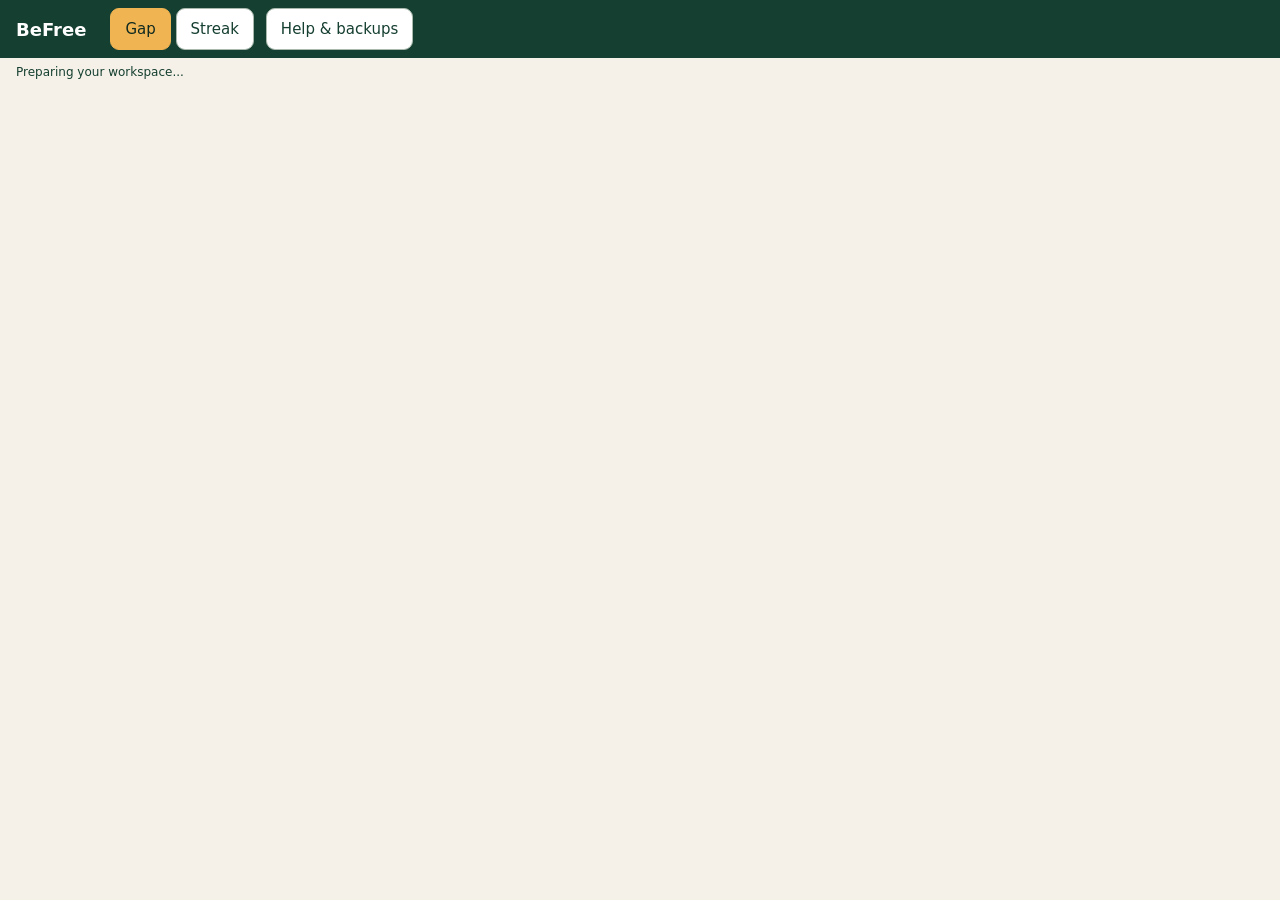
==== befree-apps/index.html @ 7d80ca4f "Import BeFree apps and verification suite as received Baseline before separating Gap and Streak: the" ====
<!doctype html>
<html lang="en-US"><head><meta charset="utf-8"><meta name="viewport" content="width=device-width,initial-scale=1,viewport-fit=cover"><meta name="theme-color" content="#153f30"><meta name="referrer" content="no-referrer"><meta http-equiv="Content-Security-Policy" content="default-src 'self'; script-src 'self'; style-src 'self' 'unsafe-inline'; frame-src 'self'; object-src 'none'; base-uri 'none'"><link rel="manifest" href="manifest.webmanifest"><link rel="apple-touch-icon" href="gap/icons/apple-touch-icon.png"><title>BeFree System</title><style>
*{box-sizing:border-box}body{margin:0;background:#f5f1e8;color:#153f30;font:15px/1.5 system-ui,sans-serif;display:flex;flex-direction:column;height:100dvh}header{padding:8px 16px;display:flex;align-items:center;gap:12px;flex-wrap:wrap;background:#153f30;color:white}h1{font-size:18px;margin:0 12px 0 0}button{font:inherit;cursor:pointer;min-height:42px;border:1px solid #a9b9ad;border-radius:9px;padding:6px 14px;background:white;color:#153f30}button[aria-selected=true]{background:#f1b453;color:#102a20;border-color:#f1b453}#status{padding:5px 16px;font-size:12px}iframe{width:100%;border:0;flex:1;min-height:0;background:#f5f1e8}iframe[hidden]{display:none}dialog{width:min(600px,94vw);border:0;border-radius:16px;padding:24px;max-height:85vh;overflow:auto}dialog::backdrop{background:#0008}a{color:#153f30}p{margin:10px 0}#install{margin-left:auto}@media(max-width:430px){header{gap:6px;padding:6px 10px}header h1{font-size:16px}button{padding:5px 10px}}
</style></head><body><header><h1>BeFree</h1><nav role="tablist" aria-label="Your tools"><button id="gapTab" role="tab" aria-selected="true" aria-controls="gapFrame">Gap</button> <button id="streakTab" role="tab" aria-selected="false" aria-controls="streakFrame">Streak</button></nav><button id="install" hidden>Install BeFree</button><button id="help">Help & backups</button></header><div id="status" role="status">Preparing your workspace...</div><iframe id="gapFrame" title="BeFree Gap" role="tabpanel"></iframe><iframe id="streakFrame" title="BeFree Streak" role="tabpanel" hidden></iframe><dialog id="helpDialog"><h2>One window, two tools</h2><p>Use Gap and Streak through the tabs in this same BeFree window. Install this main page once, then enter your real numbers from its icon. Browser tabs and installed apps may use different storage.</p><p><b>Install:</b> on iPhone/iPad, open in Safari, use Share, Add to Home Screen and Open as Web App if offered. On Android/desktop, use the browser’s Install option. On recent Mac Safari, use File, Add to Dock. Browser wording and support vary.</p><p><b>Verify:</b> open both tools online, create a test habit linked to completed daily spending, mark today complete in Gap, switch to Streak and check the tick. Reopen the icon and check the data remains. Then try airplane mode and reopen both tabs.</p><p><b>Back up each tool:</b> Settings → Save a backup file. Do this weekly and after setup, big changes or month close. Restore the matching file through that tool’s Settings. Backups replace current data; export current data first. Keep dated copies in a private folder and test restoration using test data before relying on it.</p><p><b>Privacy:</b> no account or bank connection. Financial entries remain in browser storage unless you export them. The site receives normal page/update requests. Local storage and downloaded JSON backups are not encrypted by the app. A PIN hides the screen; it does not encrypt your records. Browser cleanup, private mode, device loss or site changes can erase access.</p><p><b>Existing users:</b> export each old app first. Open the new BeFree icon and restore each file there if data is absent. Review legacy card/payment entries and reconcile balances.</p><button id="helpClose">Close</button></dialog><script src="suite.js"></script></body></html>
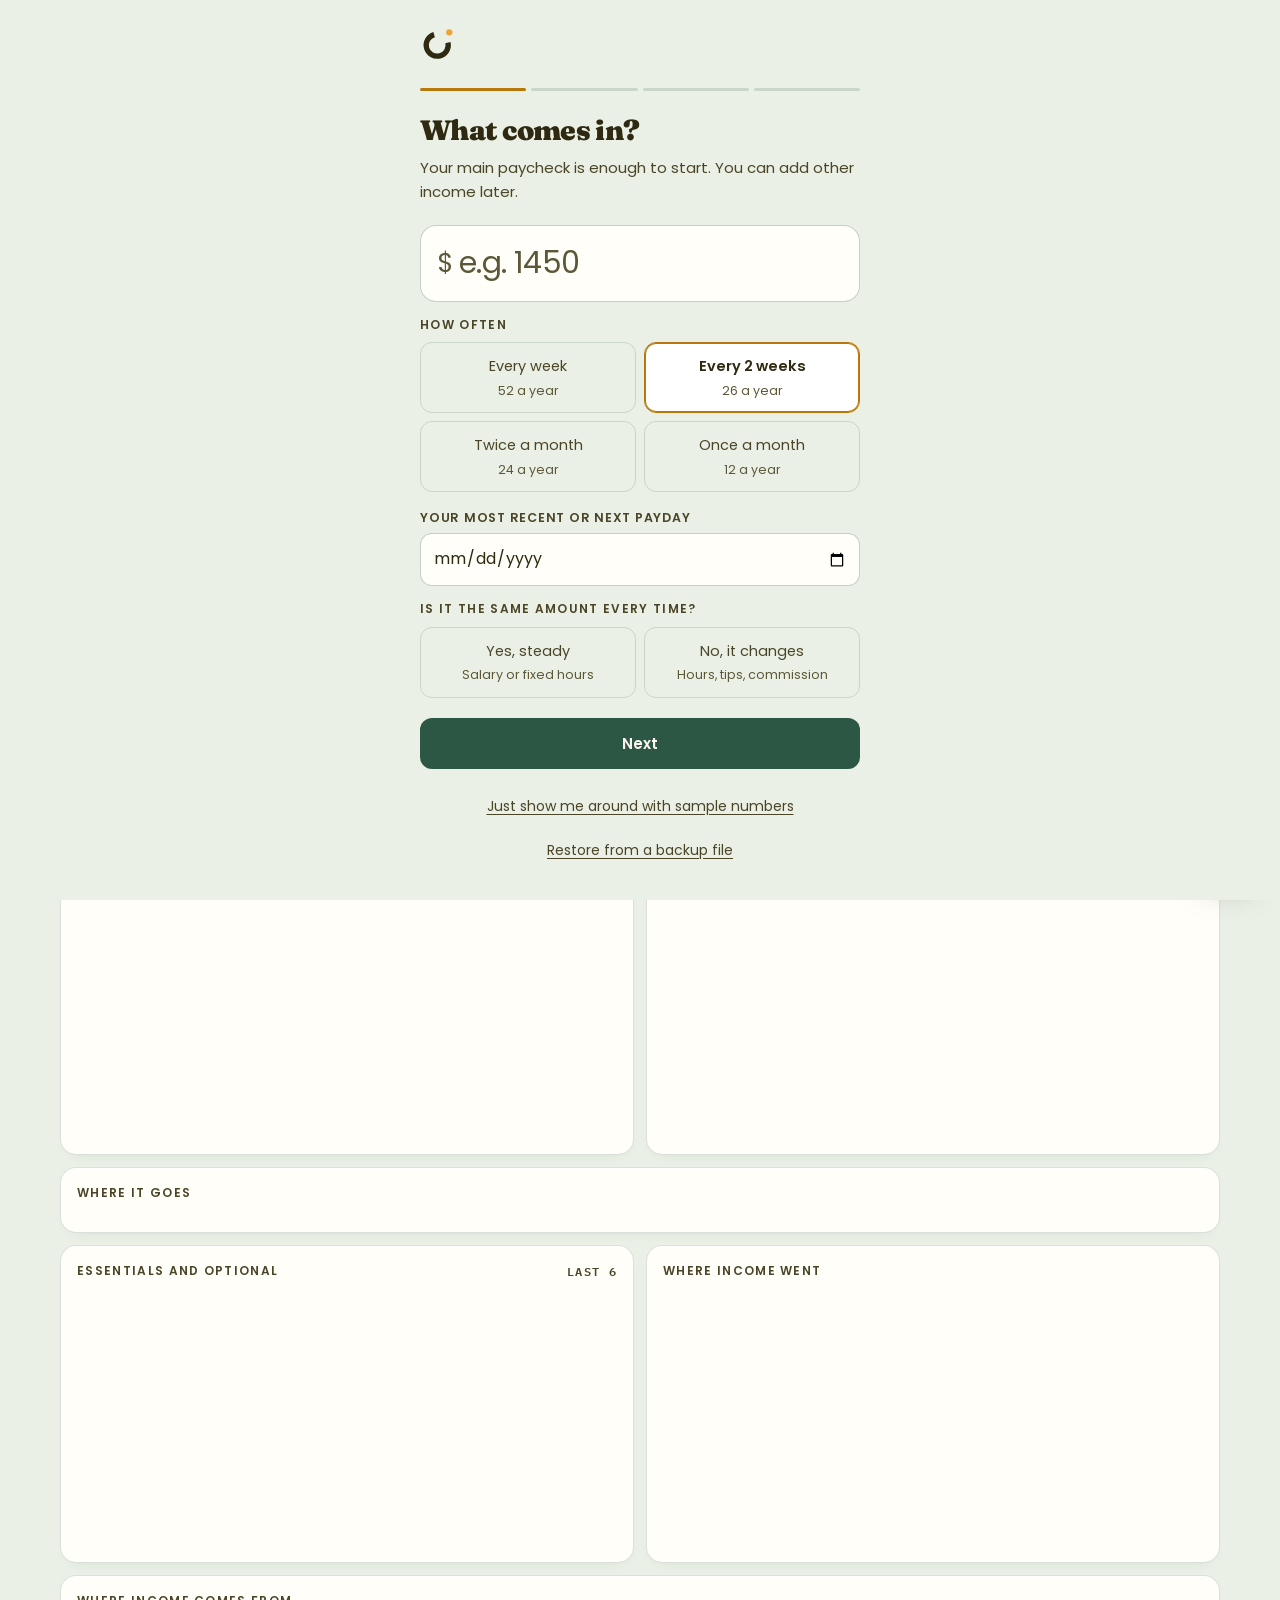
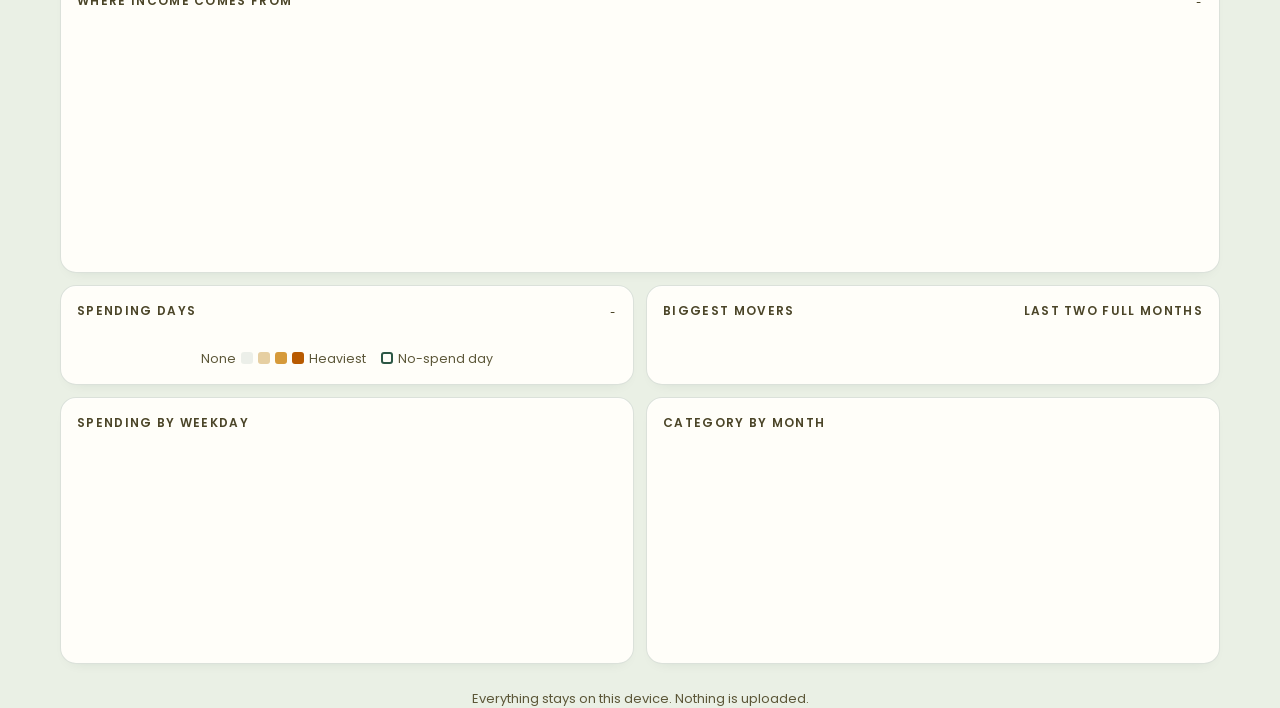
==== commit 0c6baceb: "Separate Gap and Streak into standalone apps Remove the shared BeFree window: its top bar (BeFree ti" ====
--- a/befree-apps/index.html
+++ b/befree-apps/index.html
@@ -1,4 +1,3 @@
 <!doctype html>
-<html lang="en-US"><head><meta charset="utf-8"><meta name="viewport" content="width=device-width,initial-scale=1,viewport-fit=cover"><meta name="theme-color" content="#153f30"><meta name="referrer" content="no-referrer"><meta http-equiv="Content-Security-Policy" content="default-src 'self'; script-src 'self'; style-src 'self' 'unsafe-inline'; frame-src 'self'; object-src 'none'; base-uri 'none'"><link rel="manifest" href="manifest.webmanifest"><link rel="apple-touch-icon" href="gap/icons/apple-touch-icon.png"><title>BeFree System</title><style>
-*{box-sizing:border-box}body{margin:0;background:#f5f1e8;color:#153f30;font:15px/1.5 system-ui,sans-serif;display:flex;flex-direction:column;height:100dvh}header{padding:8px 16px;display:flex;align-items:center;gap:12px;flex-wrap:wrap;background:#153f30;color:white}h1{font-size:18px;margin:0 12px 0 0}button{font:inherit;cursor:pointer;min-height:42px;border:1px solid #a9b9ad;border-radius:9px;padding:6px 14px;background:white;color:#153f30}button[aria-selected=true]{background:#f1b453;color:#102a20;border-color:#f1b453}#status{padding:5px 16px;font-size:12px}iframe{width:100%;border:0;flex:1;min-height:0;background:#f5f1e8}iframe[hidden]{display:none}dialog{width:min(600px,94vw);border:0;border-radius:16px;padding:24px;max-height:85vh;overflow:auto}dialog::backdrop{background:#0008}a{color:#153f30}p{margin:10px 0}#install{margin-left:auto}@media(max-width:430px){header{gap:6px;padding:6px 10px}header h1{font-size:16px}button{padding:5px 10px}}
-</style></head><body><header><h1>BeFree</h1><nav role="tablist" aria-label="Your tools"><button id="gapTab" role="tab" aria-selected="true" aria-controls="gapFrame">Gap</button> <button id="streakTab" role="tab" aria-selected="false" aria-controls="streakFrame">Streak</button></nav><button id="install" hidden>Install BeFree</button><button id="help">Help & backups</button></header><div id="status" role="status">Preparing your workspace...</div><iframe id="gapFrame" title="BeFree Gap" role="tabpanel"></iframe><iframe id="streakFrame" title="BeFree Streak" role="tabpanel" hidden></iframe><dialog id="helpDialog"><h2>One window, two tools</h2><p>Use Gap and Streak through the tabs in this same BeFree window. Install this main page once, then enter your real numbers from its icon. Browser tabs and installed apps may use different storage.</p><p><b>Install:</b> on iPhone/iPad, open in Safari, use Share, Add to Home Screen and Open as Web App if offered. On Android/desktop, use the browser’s Install option. On recent Mac Safari, use File, Add to Dock. Browser wording and support vary.</p><p><b>Verify:</b> open both tools online, create a test habit linked to completed daily spending, mark today complete in Gap, switch to Streak and check the tick. Reopen the icon and check the data remains. Then try airplane mode and reopen both tabs.</p><p><b>Back up each tool:</b> Settings → Save a backup file. Do this weekly and after setup, big changes or month close. Restore the matching file through that tool’s Settings. Backups replace current data; export current data first. Keep dated copies in a private folder and test restoration using test data before relying on it.</p><p><b>Privacy:</b> no account or bank connection. Financial entries remain in browser storage unless you export them. The site receives normal page/update requests. Local storage and downloaded JSON backups are not encrypted by the app. A PIN hides the screen; it does not encrypt your records. Browser cleanup, private mode, device loss or site changes can erase access.</p><p><b>Existing users:</b> export each old app first. Open the new BeFree icon and restore each file there if data is absent. Review legacy card/payment entries and reconcile balances.</p><button id="helpClose">Close</button></dialog><script src="suite.js"></script></body></html>+<html lang="en-US"><head><meta charset="utf-8"><meta name="viewport" content="width=device-width,initial-scale=1"><meta name="referrer" content="no-referrer"><meta http-equiv="Content-Security-Policy" content="default-src 'self'; style-src 'unsafe-inline'; object-src 'none'; base-uri 'none'"><meta http-equiv="refresh" content="0; url=gap/"><title>BeFree</title><style>body{margin:0;padding:40px 16px;background:#f5f1e8;color:#153f30;font:16px/1.6 system-ui,sans-serif;text-align:center}a{color:#153f30;font-weight:600}</style></head>
+<body><p><a href="gap/">Open BeFree Gap</a> · <a href="streak/">Open BeFree Streak</a></p></body></html>
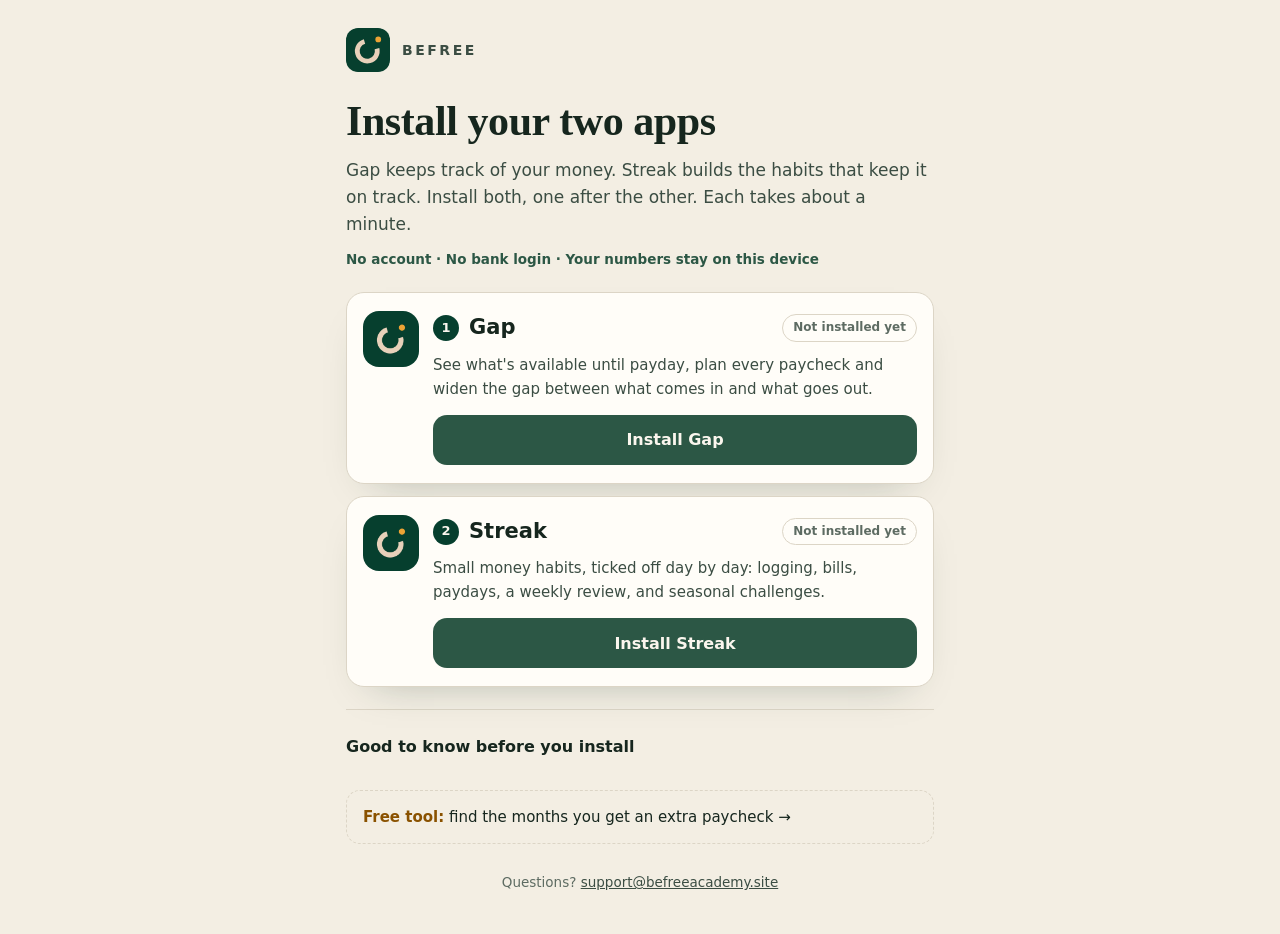
==== commit 9abf02a1: "Make Gap and Streak independent apps with an install page and additions Install page: the site root " ====
--- a/befree-apps/index.html
+++ b/befree-apps/index.html
@@ -1,3 +1,63 @@
 <!doctype html>
-<html lang="en-US"><head><meta charset="utf-8"><meta name="viewport" content="width=device-width,initial-scale=1"><meta name="referrer" content="no-referrer"><meta http-equiv="Content-Security-Policy" content="default-src 'self'; style-src 'unsafe-inline'; object-src 'none'; base-uri 'none'"><meta http-equiv="refresh" content="0; url=gap/"><title>BeFree</title><style>body{margin:0;padding:40px 16px;background:#f5f1e8;color:#153f30;font:16px/1.6 system-ui,sans-serif;text-align:center}a{color:#153f30;font-weight:600}</style></head>
-<body><p><a href="gap/">Open BeFree Gap</a> · <a href="streak/">Open BeFree Streak</a></p></body></html>
+<html lang="en-US">
+<head>
+<meta charset="utf-8">
+<meta name="viewport" content="width=device-width,initial-scale=1,viewport-fit=cover">
+<meta http-equiv="Content-Security-Policy" content="default-src 'self'; script-src 'self'; style-src 'self' 'unsafe-inline'; img-src 'self' data:; object-src 'none'; base-uri 'none'; form-action 'none'">
+<meta name="referrer" content="no-referrer">
+<meta name="theme-color" content="#063F2E">
+<meta name="color-scheme" content="light dark">
+<meta name="description" content="Install BeFree Gap and BeFree Streak: two private money apps with no account and no bank login.">
+<link rel="icon" href="logo.svg" type="image/svg+xml">
+<link rel="apple-touch-icon" href="gap/icons/apple-touch-icon.png">
+<title>BeFree · Install Gap and Streak</title>
+<link rel="stylesheet" href="install.css">
+</head>
+<body data-page="hub">
+<main class="wrap">
+  <header class="brand"><img src="logo.svg" alt="" width="44" height="44"><span>BeFree</span></header>
+  <h1>Install your two apps</h1>
+  <p class="lead">Gap keeps track of your money. Streak builds the habits that keep it on track. Install both, one after the other. Each takes about a minute.</p>
+  <p class="trust">No account · No bank login · Your numbers stay on this device</p>
+
+  <ol class="steps">
+    <li class="step" id="stepGap">
+      <img class="appicon" src="gap/icons/icon-192.png" alt="" width="64" height="64">
+      <div class="sbody">
+        <div class="shead"><span class="num">1</span><h2>Gap</h2><span class="badge" id="gapState">Not installed yet</span></div>
+        <p>See what's available until payday, plan every paycheck and widen the gap between what comes in and what goes out.</p>
+        <a class="btn" id="gapBtn" href="gap/install.html">Install Gap</a>
+      </div>
+    </li>
+    <li class="step" id="stepStreak">
+      <img class="appicon" src="streak/icons/icon-192.png" alt="" width="64" height="64">
+      <div class="sbody">
+        <div class="shead"><span class="num">2</span><h2>Streak</h2><span class="badge" id="streakState">Not installed yet</span></div>
+        <p>Small money habits, ticked off day by day: logging, bills, paydays, a weekly review, and seasonal challenges.</p>
+        <a class="btn" id="streakBtn" href="streak/install.html">Install Streak</a>
+      </div>
+    </li>
+  </ol>
+
+  <div class="done" id="allDone" hidden>
+    <h2>Both apps are installed</h2>
+    <p>Open Gap and Streak from your home screen or app list from now on, not from this browser tab. Save a backup from each app's Settings once a week.</p>
+  </div>
+
+  <details class="help">
+    <summary>Good to know before you install</summary>
+    <ul>
+      <li><b>Two separate apps.</b> Gap and Streak each keep their own records, so each one needs its own backup.</li>
+      <li><b>iPhone and iPad:</b> use Safari, or Chrome on iOS 16.4 or later. On a Mac, use Safari (File, then Add to Dock) or Chrome.</li>
+      <li><b>Private by design.</b> Your entries are stored in the app on this device. Nothing is sent to us, and there is no login to lose.</li>
+      <li><b>Moving from the older one-window version?</b> Save a backup in the old app first, then restore it in the new app from Settings.</li>
+    </ul>
+  </details>
+
+  <a class="tool" href="extra-paychecks.html"><b>Free tool:</b> find the months you get an extra paycheck &rarr;</a>
+
+  <footer>Questions? <a href="mailto:support@befreeacademy.site">support@befreeacademy.site</a></footer>
+</main>
+<script src="install.js"></script>
+</body>
+</html>
--- a/befree-apps/install.css
+++ b/befree-apps/install.css
@@ -0,0 +1,55 @@
+/* BeFree install pages and the free extra-paycheck tool */
+:root{--bg:#F3EEE3;--card:#FFFDF8;--tx:#16261E;--tx2:#3B4D43;--tx3:#5D6B62;--line:#DCD5C6;--brand:#063F2E;--brand2:#2C5745;--gold:#EDA335;--goldT:#8A5200;--ok:#2C5745;--btnT:#FBF6EE;--sh:0 18px 40px -26px rgba(22,52,40,.35)}
+@media (prefers-color-scheme:dark){:root{--bg:#021A13;--card:#063F2E;--tx:#F6EEE2;--tx2:#D6E6DA;--tx3:#A6D8BE;--line:rgba(232,209,186,.18);--brand:#EDA335;--brand2:#EDA335;--goldT:#F2B85E;--ok:#A6D8BE;--btnT:#2E2910;--sh:0 18px 50px -20px rgba(0,0,0,.7)}}
+*{box-sizing:border-box}
+html{-webkit-text-size-adjust:100%}
+body{margin:0;background:var(--bg);color:var(--tx);font:16px/1.6 system-ui,-apple-system,"Segoe UI",Roboto,sans-serif}
+.wrap{max-width:620px;margin:0 auto;padding:28px 16px calc(40px + env(safe-area-inset-bottom))}
+.brand{display:flex;align-items:center;gap:12px;font-weight:700;letter-spacing:.18em;text-transform:uppercase;font-size:14px;color:var(--tx2)}
+.brand img{border-radius:12px;display:block}
+h1{font:800 clamp(30px,8vw,42px)/1.12 Georgia,"Iowan Old Style",serif;margin:26px 0 12px;letter-spacing:-.01em}
+.lead{font-size:17px;color:var(--tx2);margin:0 0 10px}
+.trust{font-size:13.5px;font-weight:600;color:var(--ok);margin:0 0 22px}
+.steps{list-style:none;padding:0;margin:0;display:flex;flex-direction:column;gap:12px}
+.step{display:flex;gap:14px;align-items:flex-start;background:var(--card);border:1px solid var(--line);border-radius:18px;padding:18px 16px;box-shadow:var(--sh)}
+.step.is-done{opacity:.86}
+.appicon{border-radius:16px;flex:none;width:56px;height:56px}
+.sbody{flex:1;min-width:0}
+.shead{display:flex;align-items:center;gap:10px;flex-wrap:wrap}
+.shead h2{margin:0;font-size:21px}
+.num{width:26px;height:26px;border-radius:50%;display:grid;place-items:center;font-size:13px;font-weight:700;background:var(--brand);color:var(--btnT)}
+.badge{font-size:12px;font-weight:600;padding:3px 10px;border-radius:99px;border:1px solid var(--line);color:var(--tx3);margin-left:auto}
+.badge.ok{border-color:var(--ok);color:var(--ok)}
+.step p{margin:8px 0 14px;color:var(--tx2);font-size:15px}
+.btn{display:flex;align-items:center;justify-content:center;gap:8px;width:100%;min-height:50px;padding:12px 18px;border-radius:14px;border:0;background:var(--brand2);color:var(--btnT);font-family:inherit;font-weight:600;font-size:16px;line-height:1.2;text-decoration:none;cursor:pointer}
+.btn:focus-visible,a:focus-visible,summary:focus-visible,input:focus-visible,select:focus-visible{outline:3px solid var(--gold);outline-offset:2px}
+.btn.ghost{background:transparent;color:var(--tx);border:1px solid var(--line)}
+.btn[disabled]{opacity:.5;cursor:default}
+.step.is-done .btn{background:transparent;color:var(--tx);border:1px solid var(--line)}
+.done{margin-top:16px;background:var(--card);border:1px solid var(--ok);border-radius:18px;padding:18px 16px}
+.done h2{margin:0 0 6px;font-size:19px}.done p{margin:0;color:var(--tx2)}
+.help{margin:22px 0 0;border-top:1px solid var(--line);padding-top:14px}
+.help summary{cursor:pointer;font-weight:600;min-height:44px;display:flex;align-items:center}
+.help ul{padding-left:20px;margin:6px 0 0;color:var(--tx2);font-size:15px}.help li{margin:8px 0}
+.tool{display:block;margin:22px 0 0;padding:14px 16px;border-radius:14px;border:1px dashed var(--line);color:var(--tx);text-decoration:none;font-size:15px}
+.tool b{color:var(--goldT)}
+footer{margin-top:28px;font-size:13.5px;color:var(--tx3);text-align:center}
+footer a,.back{color:var(--tx2)}
+/* one app's install page */
+.ihead{display:flex;flex-direction:column;align-items:center;text-align:center;gap:10px;margin:18px 0 22px}
+.ihead img{border-radius:22px;box-shadow:var(--sh)}
+.ihead h1{margin:6px 0 0}
+.ihead p{margin:0;color:var(--tx2)}
+.panel{background:var(--card);border:1px solid var(--line);border-radius:18px;padding:18px 16px;box-shadow:var(--sh)}
+.panel h2{font-size:18px;margin:0 0 10px}
+.panel ol{margin:0 0 14px;padding-left:22px}.panel li{margin:10px 0}
+.panel .note{font-size:14px;color:var(--tx3);margin:12px 0 0}
+.ico{display:inline-block;vertical-align:-4px;width:20px;height:20px}
+.links{display:flex;flex-direction:column;gap:10px;margin-top:16px;text-align:center;font-size:15px}
+/* extra-paycheck tool */
+.form{display:grid;gap:14px}
+.form label{display:flex;flex-direction:column;gap:6px;font-weight:600;font-size:14px}
+.form input,.form select{min-height:48px;border:1px solid var(--line);border-radius:12px;padding:10px 12px;font:inherit;background:var(--bg);color:var(--tx)}
+.res{margin-top:16px}
+.res .m{display:flex;justify-content:space-between;gap:12px;padding:12px 0;border-bottom:1px solid var(--line)}
+.res .m:last-child{border-bottom:0}.res .m b{font-weight:600}.res .m span{color:var(--tx3);text-align:right}
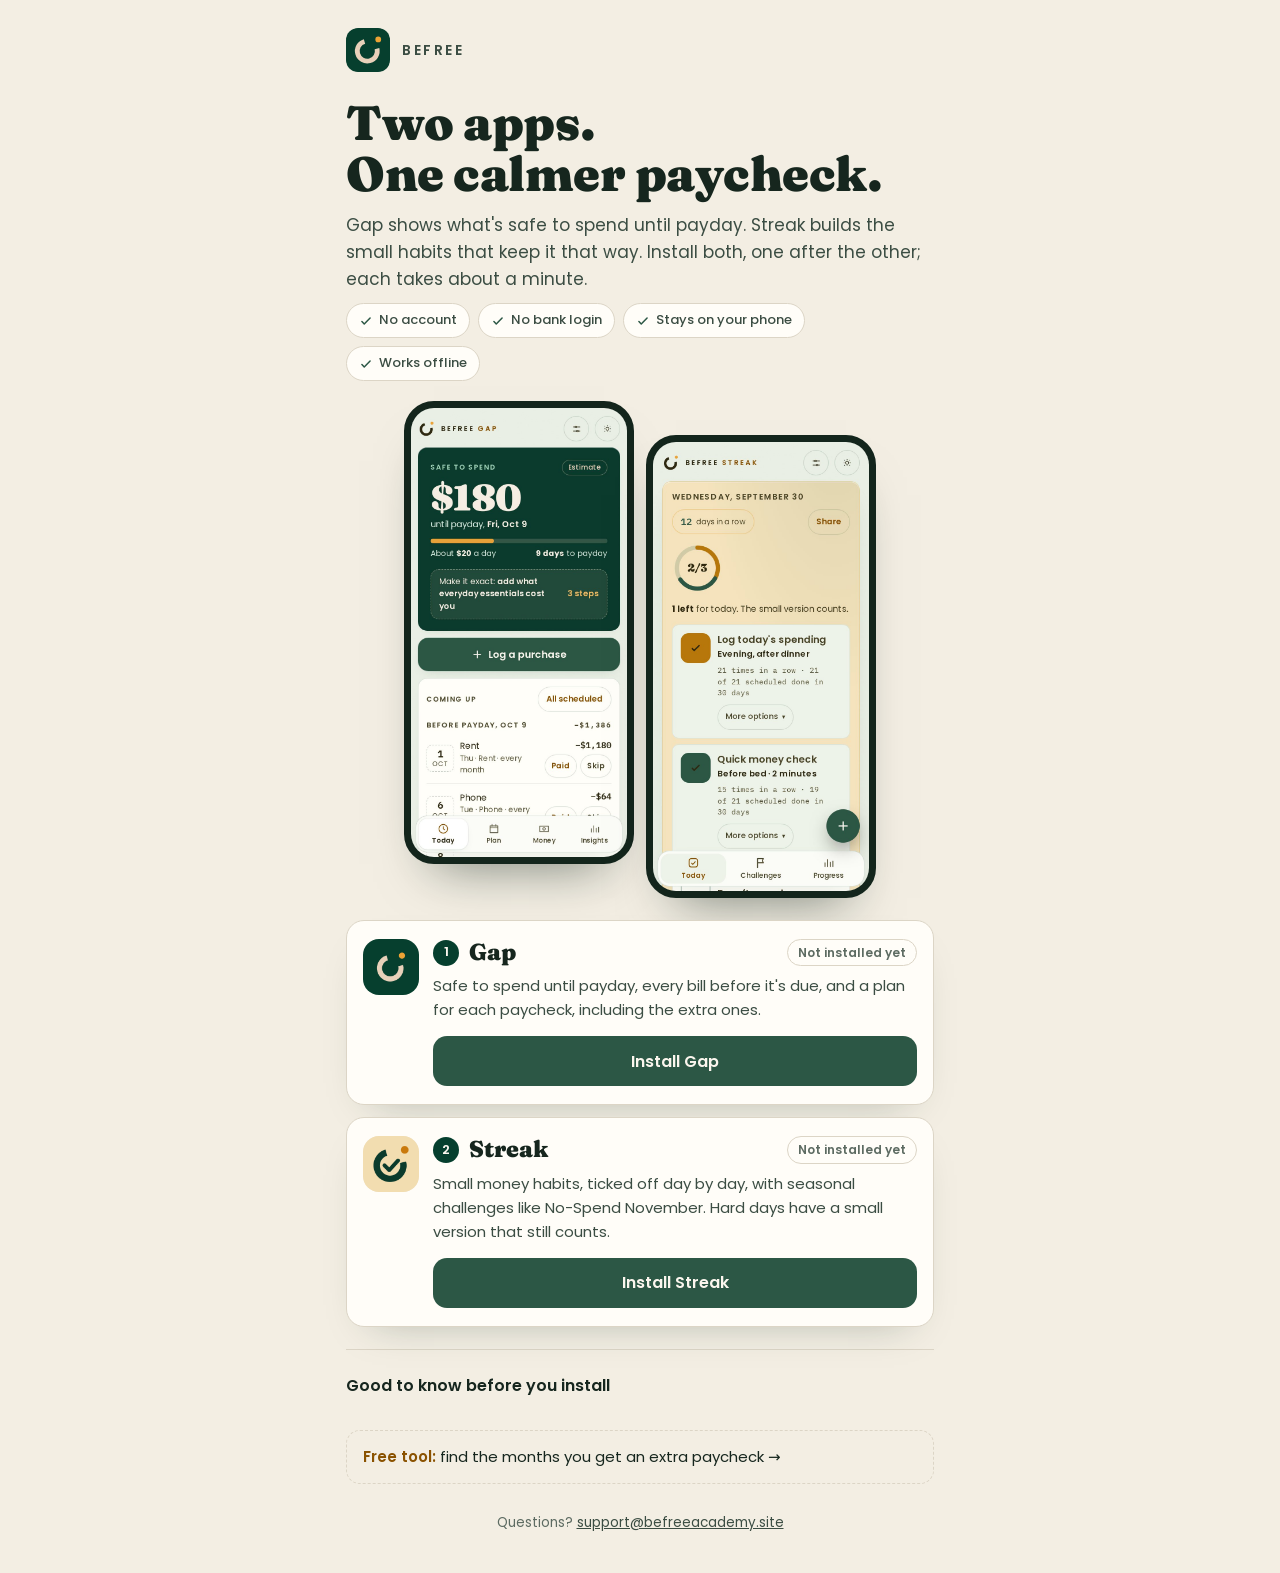
==== commit 328959dd: "Redesign both apps for phones: Today home, fewer tabs, distinct identity Gap opens on Today: "Safe t" ====
--- a/befree-apps/index.html
+++ b/befree-apps/index.html
@@ -16,24 +16,28 @@
 <body data-page="hub">
 <main class="wrap">
   <header class="brand"><img src="logo.svg" alt="" width="44" height="44"><span>BeFree</span></header>
-  <h1>Install your two apps</h1>
-  <p class="lead">Gap keeps track of your money. Streak builds the habits that keep it on track. Install both, one after the other. Each takes about a minute.</p>
-  <p class="trust">No account · No bank login · Your numbers stay on this device</p>
+  <h1>Two apps.<br>One calmer paycheck.</h1>
+  <p class="lead">Gap shows what's safe to spend until payday. Streak builds the small habits that keep it that way. Install both, one after the other; each takes about a minute.</p>
+  <div class="chips"><span><svg width="14" height="14" viewBox="0 0 24 24" fill="none" stroke="currentColor" stroke-width="2.6" stroke-linecap="round" stroke-linejoin="round" aria-hidden="true"><path d="m5 13 4 4L19 7"/></svg>No account</span><span><svg width="14" height="14" viewBox="0 0 24 24" fill="none" stroke="currentColor" stroke-width="2.6" stroke-linecap="round" stroke-linejoin="round" aria-hidden="true"><path d="m5 13 4 4L19 7"/></svg>No bank login</span><span><svg width="14" height="14" viewBox="0 0 24 24" fill="none" stroke="currentColor" stroke-width="2.6" stroke-linecap="round" stroke-linejoin="round" aria-hidden="true"><path d="m5 13 4 4L19 7"/></svg>Stays on your phone</span><span><svg width="14" height="14" viewBox="0 0 24 24" fill="none" stroke="currentColor" stroke-width="2.6" stroke-linecap="round" stroke-linejoin="round" aria-hidden="true"><path d="m5 13 4 4L19 7"/></svg>Works offline</span></div>
+  <div class="phones" aria-label="Screens from the two apps">
+    <figure class="phone"><img src="shots/gap-today.jpg" width="375" height="780" alt="Gap: $180 safe to spend until payday on Friday, Oct 9, with a Log a purchase button and the bills coming up"></figure>
+    <figure class="phone b"><img src="shots/streak-today.jpg" width="375" height="780" alt="Streak: 12 days in a row, two of three money habits done today"></figure>
+  </div>
 
   <ol class="steps">
     <li class="step" id="stepGap">
       <img class="appicon" src="gap/icons/icon-192.png" alt="" width="64" height="64">
       <div class="sbody">
         <div class="shead"><span class="num">1</span><h2>Gap</h2><span class="badge" id="gapState">Not installed yet</span></div>
-        <p>See what's available until payday, plan every paycheck and widen the gap between what comes in and what goes out.</p>
+        <p>Safe to spend until payday, every bill before it's due, and a plan for each paycheck, including the extra ones.</p>
         <a class="btn" id="gapBtn" href="gap/install.html">Install Gap</a>
       </div>
     </li>
     <li class="step" id="stepStreak">
-      <img class="appicon" src="streak/icons/icon-192.png" alt="" width="64" height="64">
+      <img class="appicon streak" src="streak/icons/icon-192.png" alt="" width="64" height="64">
       <div class="sbody">
         <div class="shead"><span class="num">2</span><h2>Streak</h2><span class="badge" id="streakState">Not installed yet</span></div>
-        <p>Small money habits, ticked off day by day: logging, bills, paydays, a weekly review, and seasonal challenges.</p>
+        <p>Small money habits, ticked off day by day, with seasonal challenges like No-Spend November. Hard days have a small version that still counts.</p>
         <a class="btn" id="streakBtn" href="streak/install.html">Install Streak</a>
       </div>
     </li>
--- a/befree-apps/install.css
+++ b/befree-apps/install.css
@@ -1,13 +1,19 @@
 /* BeFree install pages and the free extra-paycheck tool */
+/* the same faces the apps carry (Latin subsets) */
+@font-face{font-family:'Fraunces';font-weight:600;font-style:normal;font-display:swap;src:url(fonts/fraunces-600.woff2) format('woff2')}
+@font-face{font-family:'Fraunces';font-weight:900;font-style:normal;font-display:swap;src:url(fonts/fraunces-900.woff2) format('woff2')}
+@font-face{font-family:'Poppins';font-weight:400;font-style:normal;font-display:swap;src:url(fonts/poppins-400.woff2) format('woff2')}
+@font-face{font-family:'Poppins';font-weight:500;font-style:normal;font-display:swap;src:url(fonts/poppins-500.woff2) format('woff2')}
+@font-face{font-family:'Poppins';font-weight:600;font-style:normal;font-display:swap;src:url(fonts/poppins-600.woff2) format('woff2')}
 :root{--bg:#F3EEE3;--card:#FFFDF8;--tx:#16261E;--tx2:#3B4D43;--tx3:#5D6B62;--line:#DCD5C6;--brand:#063F2E;--brand2:#2C5745;--gold:#EDA335;--goldT:#8A5200;--ok:#2C5745;--btnT:#FBF6EE;--sh:0 18px 40px -26px rgba(22,52,40,.35)}
 @media (prefers-color-scheme:dark){:root{--bg:#021A13;--card:#063F2E;--tx:#F6EEE2;--tx2:#D6E6DA;--tx3:#A6D8BE;--line:rgba(232,209,186,.18);--brand:#EDA335;--brand2:#EDA335;--goldT:#F2B85E;--ok:#A6D8BE;--btnT:#2E2910;--sh:0 18px 50px -20px rgba(0,0,0,.7)}}
 *{box-sizing:border-box}
 html{-webkit-text-size-adjust:100%}
-body{margin:0;background:var(--bg);color:var(--tx);font:16px/1.6 system-ui,-apple-system,"Segoe UI",Roboto,sans-serif}
+body{margin:0;background:var(--bg);color:var(--tx);font:16px/1.6 Poppins,system-ui,-apple-system,"Segoe UI",sans-serif}
 .wrap{max-width:620px;margin:0 auto;padding:28px 16px calc(40px + env(safe-area-inset-bottom))}
 .brand{display:flex;align-items:center;gap:12px;font-weight:700;letter-spacing:.18em;text-transform:uppercase;font-size:14px;color:var(--tx2)}
 .brand img{border-radius:12px;display:block}
-h1{font:800 clamp(30px,8vw,42px)/1.12 Georgia,"Iowan Old Style",serif;margin:26px 0 12px;letter-spacing:-.01em}
+h1{font:900 clamp(34px,9.5vw,48px)/1.06 Fraunces,Georgia,serif;margin:26px 0 12px;letter-spacing:-.01em}
 .lead{font-size:17px;color:var(--tx2);margin:0 0 10px}
 .trust{font-size:13.5px;font-weight:600;color:var(--ok);margin:0 0 22px}
 .steps{list-style:none;padding:0;margin:0;display:flex;flex-direction:column;gap:12px}
@@ -16,7 +22,7 @@
 .appicon{border-radius:16px;flex:none;width:56px;height:56px}
 .sbody{flex:1;min-width:0}
 .shead{display:flex;align-items:center;gap:10px;flex-wrap:wrap}
-.shead h2{margin:0;font-size:21px}
+.shead h2{margin:0;font:900 23px/1.1 Fraunces,Georgia,serif}
 .num{width:26px;height:26px;border-radius:50%;display:grid;place-items:center;font-size:13px;font-weight:700;background:var(--brand);color:var(--btnT)}
 .badge{font-size:12px;font-weight:600;padding:3px 10px;border-radius:99px;border:1px solid var(--line);color:var(--tx3);margin-left:auto}
 .badge.ok{border-color:var(--ok);color:var(--ok)}
@@ -53,3 +59,13 @@
 .res{margin-top:16px}
 .res .m{display:flex;justify-content:space-between;gap:12px;padding:12px 0;border-bottom:1px solid var(--line)}
 .res .m:last-child{border-bottom:0}.res .m b{font-weight:600}.res .m span{color:var(--tx3);text-align:right}
+
+/* real screens, side by side */
+.phones{display:flex;justify-content:center;align-items:flex-start;gap:12px;margin:6px 0 22px}
+.phone{margin:0;flex:0 1 46%;max-width:230px;border-radius:30px;border:7px solid #13251C;background:#13251C;overflow:hidden;box-shadow:0 30px 50px -30px rgba(10,30,20,.55)}
+.phone img{display:block;width:100%;height:auto}
+.phone.b{margin-top:34px}
+.chips{display:flex;flex-wrap:wrap;gap:8px;margin:0 0 20px}
+.chips span{display:inline-flex;align-items:center;gap:6px;padding:6px 12px;border-radius:99px;background:var(--card);border:1px solid var(--line);font-size:13px;font-weight:500;color:var(--tx2)}
+.chips svg{color:var(--ok)}
+.appicon.streak{box-shadow:inset 0 0 0 1px rgba(0,0,0,.06)}
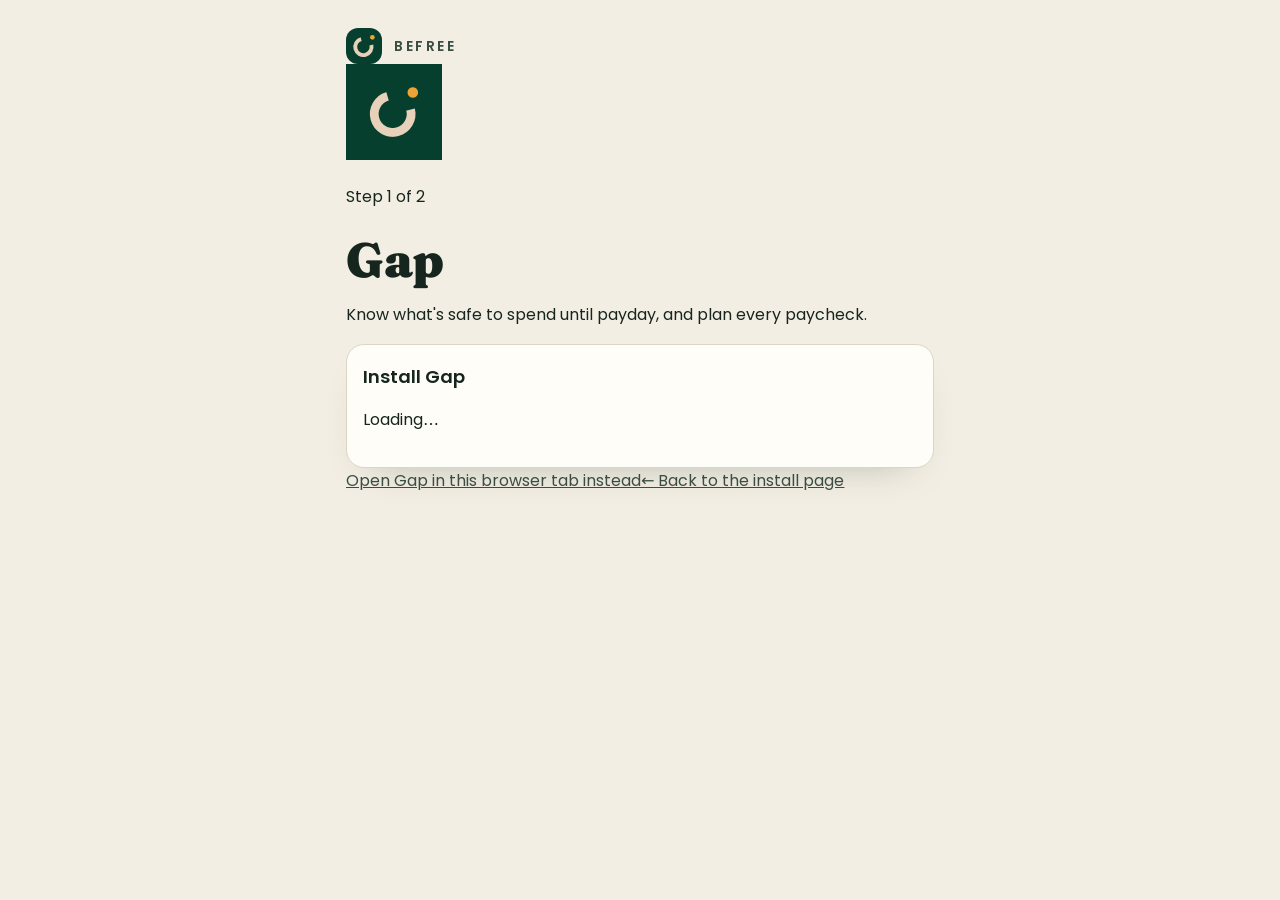
==== commit 5118239f: "Harden and clean both apps: CSP script hashes, strict headers, dead code removed - Pin every inline " ====
--- a/befree-apps/index.html
+++ b/befree-apps/index.html
@@ -2,66 +2,14 @@
 <html lang="en-US">
 <head>
 <meta charset="utf-8">
-<meta name="viewport" content="width=device-width,initial-scale=1,viewport-fit=cover">
-<meta http-equiv="Content-Security-Policy" content="default-src 'self'; script-src 'self'; style-src 'self' 'unsafe-inline'; img-src 'self' data:; object-src 'none'; base-uri 'none'; form-action 'none'">
+<meta name="viewport" content="width=device-width,initial-scale=1">
+<meta http-equiv="Content-Security-Policy" content="default-src 'self'; style-src 'self' 'unsafe-inline'; img-src 'self'; object-src 'none'; base-uri 'none'; form-action 'none'">
 <meta name="referrer" content="no-referrer">
+<meta http-equiv="refresh" content="0; url=gap/install.html">
 <meta name="theme-color" content="#063F2E">
-<meta name="color-scheme" content="light dark">
-<meta name="description" content="Install BeFree Gap and BeFree Streak: two private money apps with no account and no bank login.">
 <link rel="icon" href="logo.svg" type="image/svg+xml">
-<link rel="apple-touch-icon" href="gap/icons/apple-touch-icon.png">
 <title>BeFree · Install Gap and Streak</title>
-<link rel="stylesheet" href="install.css">
+<style>body{margin:0;padding:48px 16px;background:#F3EEE3;color:#16261E;font:16px/1.6 system-ui,sans-serif;text-align:center}a{color:#2C5745;font-weight:600}</style>
 </head>
-<body data-page="hub">
-<main class="wrap">
-  <header class="brand"><img src="logo.svg" alt="" width="44" height="44"><span>BeFree</span></header>
-  <h1>Two apps.<br>One calmer paycheck.</h1>
-  <p class="lead">Gap shows what's safe to spend until payday. Streak builds the small habits that keep it that way. Install both, one after the other; each takes about a minute.</p>
-  <div class="chips"><span><svg width="14" height="14" viewBox="0 0 24 24" fill="none" stroke="currentColor" stroke-width="2.6" stroke-linecap="round" stroke-linejoin="round" aria-hidden="true"><path d="m5 13 4 4L19 7"/></svg>No account</span><span><svg width="14" height="14" viewBox="0 0 24 24" fill="none" stroke="currentColor" stroke-width="2.6" stroke-linecap="round" stroke-linejoin="round" aria-hidden="true"><path d="m5 13 4 4L19 7"/></svg>No bank login</span><span><svg width="14" height="14" viewBox="0 0 24 24" fill="none" stroke="currentColor" stroke-width="2.6" stroke-linecap="round" stroke-linejoin="round" aria-hidden="true"><path d="m5 13 4 4L19 7"/></svg>Stays on your phone</span><span><svg width="14" height="14" viewBox="0 0 24 24" fill="none" stroke="currentColor" stroke-width="2.6" stroke-linecap="round" stroke-linejoin="round" aria-hidden="true"><path d="m5 13 4 4L19 7"/></svg>Works offline</span></div>
-  <div class="phones" aria-label="Screens from the two apps">
-    <figure class="phone"><img src="shots/gap-today.jpg" width="375" height="780" alt="Gap: $180 safe to spend until payday on Friday, Oct 9, with a Log a purchase button and the bills coming up"></figure>
-    <figure class="phone b"><img src="shots/streak-today.jpg" width="375" height="780" alt="Streak: 12 days in a row, two of three money habits done today"></figure>
-  </div>
-
-  <ol class="steps">
-    <li class="step" id="stepGap">
-      <img class="appicon" src="gap/icons/icon-192.png" alt="" width="64" height="64">
-      <div class="sbody">
-        <div class="shead"><span class="num">1</span><h2>Gap</h2><span class="badge" id="gapState">Not installed yet</span></div>
-        <p>Safe to spend until payday, every bill before it's due, and a plan for each paycheck, including the extra ones.</p>
-        <a class="btn" id="gapBtn" href="gap/install.html">Install Gap</a>
-      </div>
-    </li>
-    <li class="step" id="stepStreak">
-      <img class="appicon streak" src="streak/icons/icon-192.png" alt="" width="64" height="64">
-      <div class="sbody">
-        <div class="shead"><span class="num">2</span><h2>Streak</h2><span class="badge" id="streakState">Not installed yet</span></div>
-        <p>Small money habits, ticked off day by day, with seasonal challenges like No-Spend November. Hard days have a small version that still counts.</p>
-        <a class="btn" id="streakBtn" href="streak/install.html">Install Streak</a>
-      </div>
-    </li>
-  </ol>
-
-  <div class="done" id="allDone" hidden>
-    <h2>Both apps are installed</h2>
-    <p>Open Gap and Streak from your home screen or app list from now on, not from this browser tab. Save a backup from each app's Settings once a week.</p>
-  </div>
-
-  <details class="help">
-    <summary>Good to know before you install</summary>
-    <ul>
-      <li><b>Two separate apps.</b> Gap and Streak each keep their own records, so each one needs its own backup.</li>
-      <li><b>iPhone and iPad:</b> use Safari, or Chrome on iOS 16.4 or later. On a Mac, use Safari (File, then Add to Dock) or Chrome.</li>
-      <li><b>Private by design.</b> Your entries are stored in the app on this device. Nothing is sent to us, and there is no login to lose.</li>
-      <li><b>Moving from the older one-window version?</b> Save a backup in the old app first, then restore it in the new app from Settings.</li>
-    </ul>
-  </details>
-
-  <a class="tool" href="extra-paychecks.html"><b>Free tool:</b> find the months you get an extra paycheck &rarr;</a>
-
-  <footer>Questions? <a href="mailto:support@befreeacademy.site">support@befreeacademy.site</a></footer>
-</main>
-<script src="install.js"></script>
-</body>
+<body><p><a href="gap/install.html">Install Gap and Streak</a></p></body>
 </html>
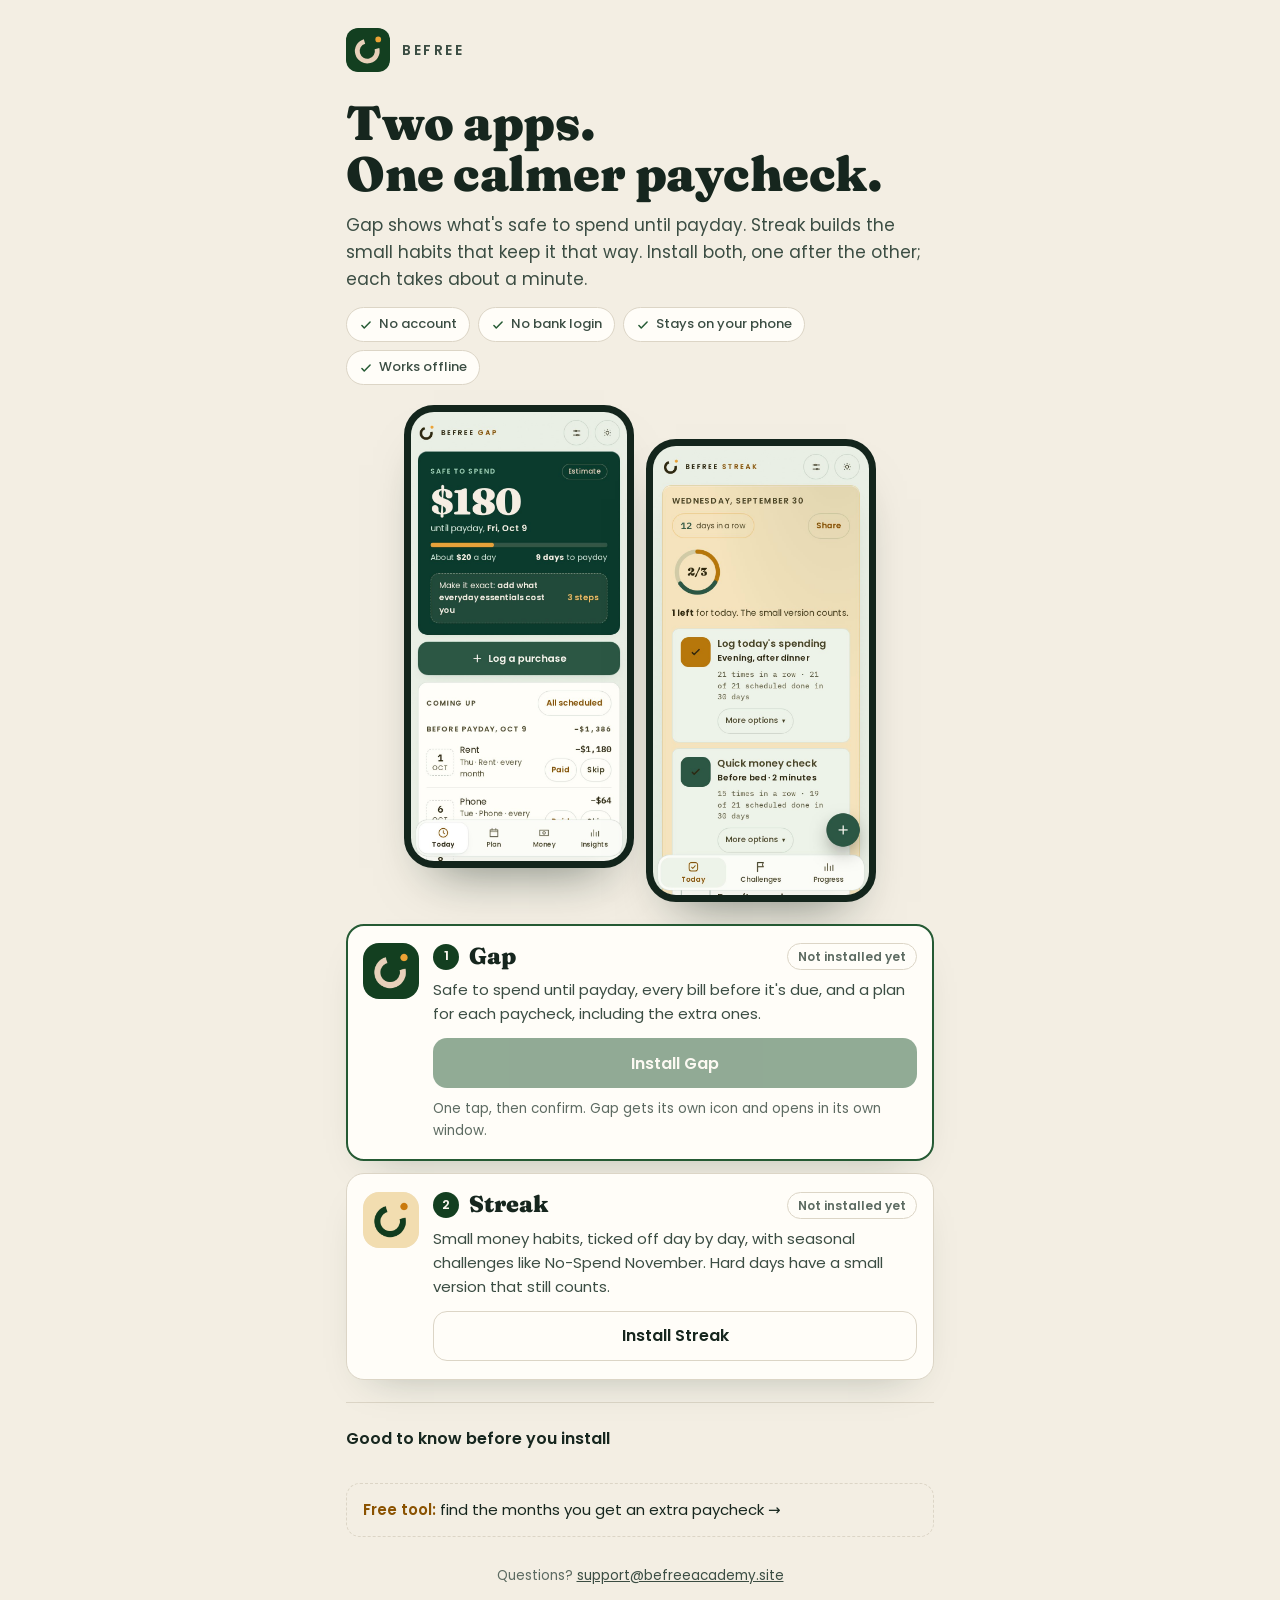
==== commit 45eb774b: "One brand green, taken from the book cover The cover is the face of the package, so it sets the gree" ====
--- a/befree-apps/index.html
+++ b/befree-apps/index.html
@@ -6,10 +6,10 @@
 <meta http-equiv="Content-Security-Policy" content="default-src 'self'; style-src 'self' 'unsafe-inline'; img-src 'self'; object-src 'none'; base-uri 'none'; form-action 'none'">
 <meta name="referrer" content="no-referrer">
 <meta http-equiv="refresh" content="0; url=gap/install.html">
-<meta name="theme-color" content="#063F2E">
+<meta name="theme-color" content="#133F20">
 <link rel="icon" href="logo.svg" type="image/svg+xml">
 <title>BeFree · Install Gap and Streak</title>
-<style>body{margin:0;padding:48px 16px;background:#F3EEE3;color:#16261E;font:16px/1.6 system-ui,sans-serif;text-align:center}a{color:#2C5745;font-weight:600}</style>
+<style>body{margin:0;padding:48px 16px;background:#F3EEE3;color:#16261E;font:16px/1.6 system-ui,sans-serif;text-align:center}a{color:#255A34;font-weight:600}</style>
 </head>
 <body><p><a href="gap/install.html">Install Gap and Streak</a></p></body>
 </html>
